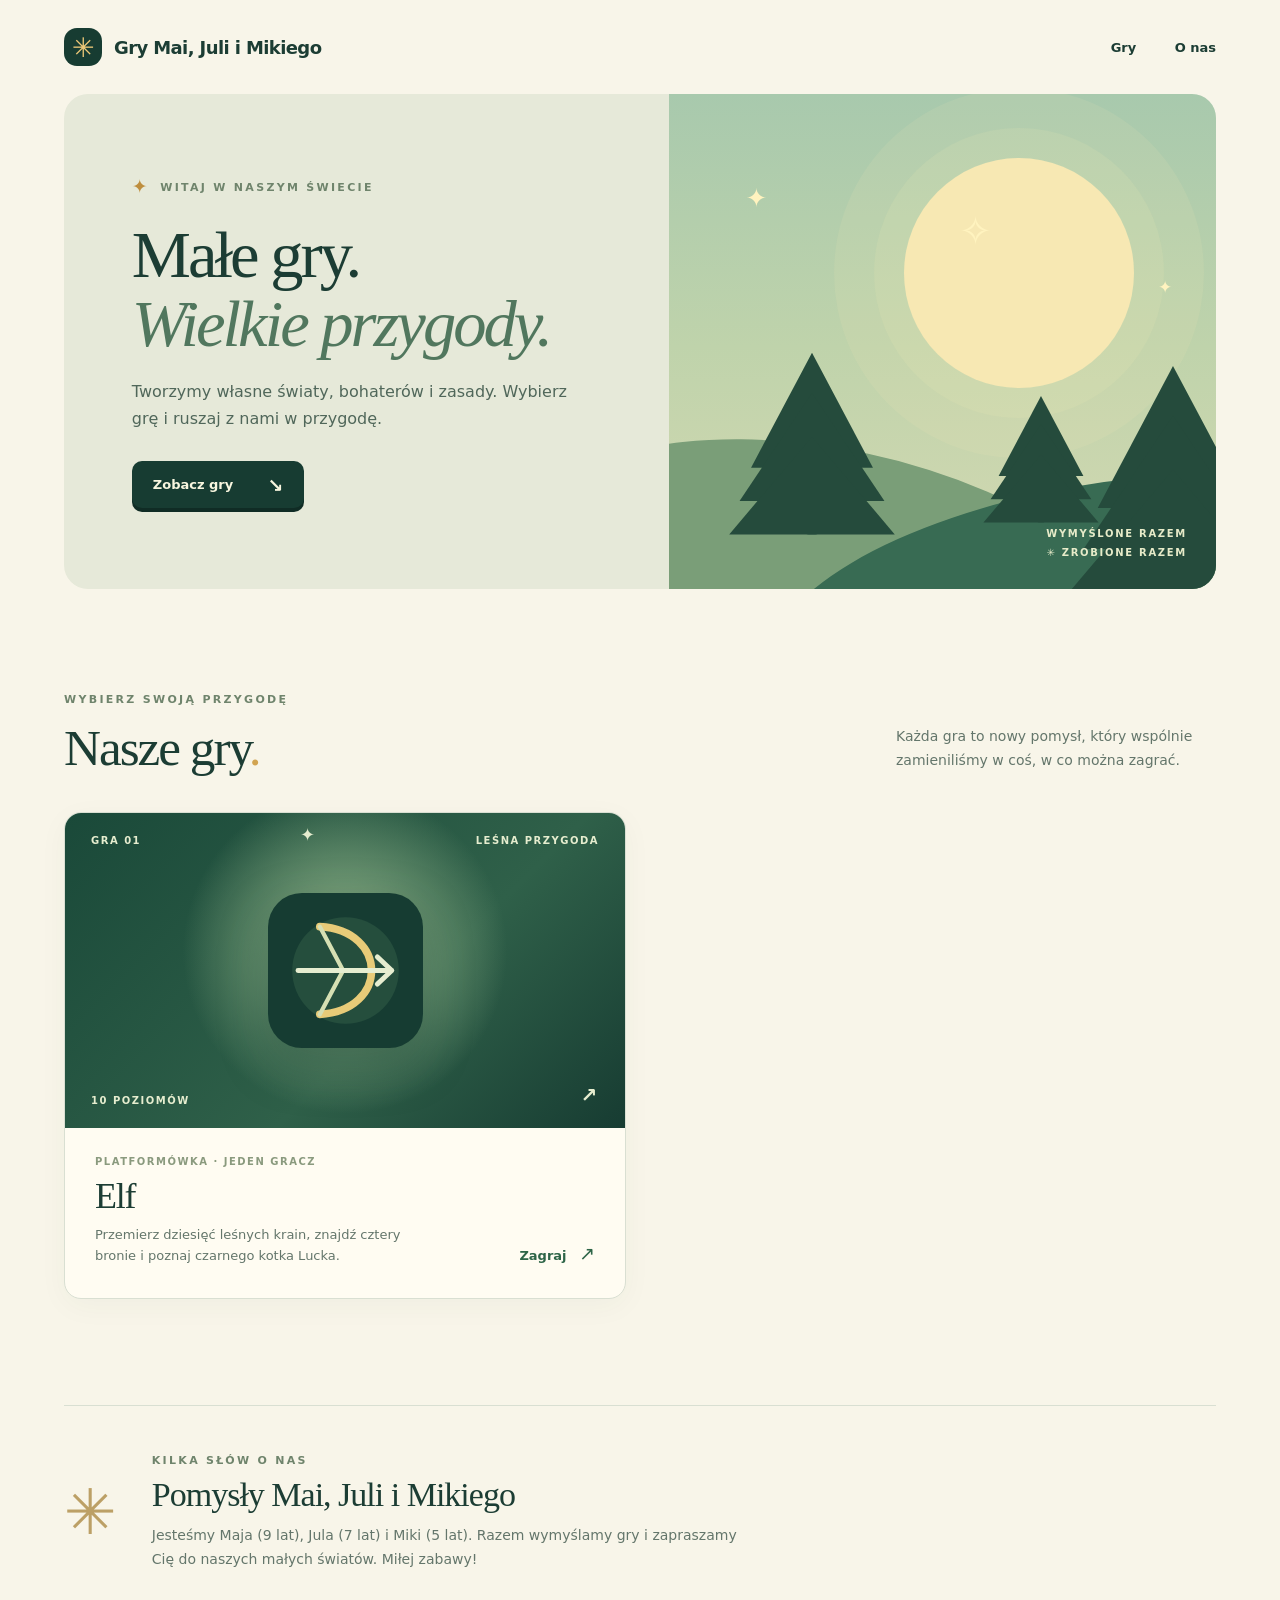
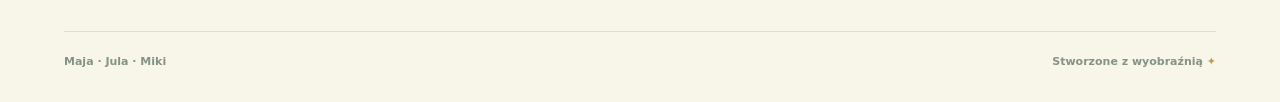
==== index.html @ fb207218 "chore(index): add index page" ====
<!doctype html>
<html lang="pl">
<head>
  <meta charset="utf-8">
  <meta name="viewport" content="width=device-width, initial-scale=1">
  <meta name="theme-color" content="#173c32">
  <meta name="description" content="Małe gry i wielkie przygody Mai, Juli i Mikiego. Zagraj w Elfa i odkrywaj kolejne gry.">
  <title>Gry Mai, Juli i Mikiego</title>
  <link rel="icon" href="elf/icon.svg" type="image/svg+xml">
  <link rel="stylesheet" href="site.css">
</head>
<body>
  <div class="page">
    <header class="site-header">
      <a class="brand" href="index.html" aria-label="Gry Mai, Juli i Mikiego — strona główna">
        <span class="brand-mark" aria-hidden="true">✳</span>
        <span>Gry Mai, Juli i Mikiego</span>
      </a>
      <nav aria-label="Nawigacja główna">
        <a href="#gry">Gry</a>
        <a href="#o-nas">O nas</a>
      </nav>
    </header>

    <main>
      <section class="hero" aria-labelledby="hero-title">
        <div class="hero-copy">
          <p class="eyebrow"><span class="eyebrow-star" aria-hidden="true">✦</span> Witaj w naszym świecie</p>
          <h1 id="hero-title">Małe gry.<br><em>Wielkie przygody.</em></h1>
          <p class="hero-description">Tworzymy własne światy, bohaterów i zasady. Wybierz grę i ruszaj z nami w przygodę.</p>
          <a class="hero-button" href="#gry">Zobacz gry <span aria-hidden="true">↘</span></a>
        </div>
        <div class="hero-art" aria-hidden="true">
          <div class="moon"></div>
          <div class="hill hill-back"></div>
          <div class="hill hill-front"></div>
          <div class="tree tree-one"><span></span><span></span><span></span></div>
          <div class="tree tree-two"><span></span><span></span><span></span></div>
          <div class="tree tree-three"><span></span><span></span><span></span></div>
          <span class="art-spark spark-one">✦</span>
          <span class="art-spark spark-two">✧</span>
          <span class="art-spark spark-three">✦</span>
          <span class="art-label">Wymyślone razem<br>✳ Zrobione razem</span>
        </div>
      </section>

      <section class="games-section" id="gry" aria-labelledby="games-title">
        <div class="section-heading">
          <div>
            <p class="section-kicker">Wybierz swoją przygodę</p>
            <h2 id="games-title">Nasze gry<span class="title-dot">.</span></h2>
          </div>
          <p>Każda gra to nowy pomysł, który wspólnie zamieniliśmy w coś, w co można zagrać.</p>
        </div>

        <div class="game-grid">
          <!-- Dodaj tutaj kolejną kartę gry z linkiem względnym, np. nowa-gra/index.html. -->
          <a class="game-card" href="elf/elf.html" aria-label="Zagraj w Elf">
            <div class="game-cover">
              <span class="cover-topline">GRA 01 <span aria-hidden="true">✦</span> LEŚNA PRZYGODA</span>
              <img src="elf/icon.svg" alt="" width="160" height="160">
              <span class="cover-bottomline">10 POZIOMÓW <span aria-hidden="true">↗</span></span>
            </div>
            <div class="game-details">
              <div>
                <p class="game-type">Platformówka · Jeden gracz</p>
                <h3>Elf</h3>
                <p>Przemierz dziesięć leśnych krain, znajdź cztery bronie i poznaj czarnego kotka Lucka.</p>
              </div>
              <span class="play-link">Zagraj <span aria-hidden="true">↗</span></span>
            </div>
          </a>
        </div>
      </section>

      <section class="about-section" id="o-nas" aria-labelledby="about-title">
        <span class="about-symbol" aria-hidden="true">✳</span>
        <div>
          <p class="section-kicker">Kilka słów o nas</p>
          <h2 id="about-title">Pomysły Mai, Juli i Mikiego</h2>
          <p>Jesteśmy Maja (9 lat), Jula (7 lat) i Miki (5 lat). Razem wymyślamy gry i zapraszamy Cię do naszych małych światów. Miłej zabawy!</p>
        </div>
      </section>
    </main>

    <footer class="site-footer">
      <span>Maja · Jula · Miki</span>
      <span>Stworzone z wyobraźnią <span aria-hidden="true">✦</span></span>
    </footer>
  </div>
</body>
</html>
---- site.css ----
:root{color-scheme:light;--ink:#1c3d34;--muted:#64766b;--cream:#f8f5e9;--line:#d9dfd2;--gold:#edc878;--forest:#173c32}
*{box-sizing:border-box}
html{scroll-behavior:smooth}
body{margin:0;background:var(--cream);color:var(--ink);font-family:ui-sans-serif,system-ui,-apple-system,"Segoe UI",sans-serif}
a{color:inherit;text-decoration:none}
a:focus-visible{outline:3px solid #cf963e;outline-offset:5px;border-radius:5px}
.page{max-width:1440px;margin:auto;padding:0 clamp(20px,5vw,72px)}
.site-header{height:94px;display:flex;align-items:center;justify-content:space-between;gap:24px}
.brand{display:inline-flex;align-items:center;gap:12px;font-size:18px;font-weight:800;letter-spacing:-.6px;white-space:nowrap}
.brand-mark{display:grid;place-items:center;width:38px;height:38px;border-radius:13px;background:var(--forest);color:var(--gold);font-size:27px;font-weight:400;line-height:1}
.site-header nav{display:flex;gap:clamp(18px,3vw,42px);font-size:13px;font-weight:700}
.site-header nav a{padding:8px 0;transition:color .2s}
.site-header nav a:hover{color:#9b7434}
.hero{display:grid;grid-template-columns:minmax(0,1.05fr) minmax(0,.95fr);min-height:495px;border-radius:24px;overflow:hidden;background:#e6e9d9}
.hero-copy{padding:clamp(44px,6vw,91px) clamp(32px,5.3vw,78px);display:flex;flex-direction:column;align-items:flex-start;justify-content:center;position:relative;z-index:1}
.eyebrow,.section-kicker{margin:0;text-transform:uppercase;letter-spacing:2.3px;font-size:11px;font-weight:800;color:#6f846c}
.eyebrow-star{color:#be8e3e;font-size:19px;vertical-align:-2px;margin-right:4px}
h1,h2,h3,p{margin-top:0}
h1,h2,h3{font-family:Georgia,"Times New Roman",serif}
h1{font-size:clamp(46px,5.2vw,78px);line-height:1.04;letter-spacing:-3px;font-weight:400;margin:23px 0 20px}
h1 em{color:#51775e;font-weight:400}
.hero-description{font-size:16px;line-height:1.7;color:#50675a;max-width:460px;margin-bottom:29px}
.hero-button{display:inline-flex;align-items:center;gap:34px;border-radius:10px;background:var(--forest);color:#f8f6df;padding:16px 21px;font-size:13px;font-weight:800;box-shadow:0 4px 0 #102c25;transition:transform .2s,background .2s}
.hero-button:hover{background:#285644;transform:translateY(-2px)}
.hero-button span{font-size:19px;line-height:0}
.hero-art{position:relative;min-height:390px;overflow:hidden;background:linear-gradient(#a8c9ad 0%,#bfd3ab 51%,#d5d9b2 100%)}
.moon{position:absolute;z-index:0;width:230px;height:230px;border-radius:50%;background:#f7e8b3;right:15%;top:13%;box-shadow:0 0 0 30px #f7e8b31e,0 0 0 70px #f7e8b319}
.hill{position:absolute;width:120%;height:50%;bottom:-25%;left:-10%;border-radius:50% 50% 0 0}
.hill-back{height:65%;bottom:-37%;left:-30%;background:#7a9e78;transform:rotate(12deg)}
.hill-front{background:#386b53;bottom:-29%;left:18%;transform:rotate(-10deg)}
.tree{position:absolute;bottom:12%;width:12px;height:125px;background:#295240;z-index:2;border-radius:3px}
.tree span{position:absolute;left:50%;transform:translateX(-50%);width:0;height:0;border-left:53px solid transparent;border-right:53px solid transparent;border-bottom:100px solid #254b3c}
.tree span:nth-child(1){bottom:58px}
.tree span:nth-child(2){bottom:29px;border-left-width:63px;border-right-width:63px;border-bottom-width:94px}
.tree span:nth-child(3){bottom:0;border-left-width:72px;border-right-width:72px;border-bottom-width:85px}
.tree-one{left:25%;bottom:13%;transform:scale(1.15)}
.tree-two{left:67%;bottom:11%;transform:scale(.8)}
.tree-three{left:91%;bottom:5%;transform:scale(1.42)}
.art-spark{position:absolute;z-index:3;color:#fff3bf;font-size:26px}
.spark-one{left:14%;top:18%}.spark-two{left:53%;top:23%;font-size:40px}.spark-three{right:8%;top:37%;font-size:17px}
.art-label{position:absolute;z-index:4;bottom:27px;right:29px;color:#e7ebc9;text-align:right;text-transform:uppercase;font-size:10px;letter-spacing:1.7px;line-height:1.9;font-weight:800}
.games-section{padding:104px 0 106px;scroll-margin-top:25px}
.section-heading{display:flex;justify-content:space-between;align-items:end;gap:35px;margin-bottom:35px}
.section-heading h2{font-size:clamp(38px,4vw,58px);font-weight:400;letter-spacing:-2px;margin:12px 0 0}
.title-dot{color:#d2a451}
.section-heading>p{font-size:14px;line-height:1.7;color:var(--muted);max-width:320px;margin:0 0 4px}
.game-grid{display:grid;grid-template-columns:repeat(2,minmax(0,1fr));gap:28px}
.game-card{display:block;border:1px solid var(--line);border-radius:17px;overflow:hidden;background:#fffcf2;box-shadow:0 7px 30px #2446310a;transition:transform .22s,box-shadow .22s}
.game-card:hover{transform:translateY(-5px);box-shadow:0 18px 36px #2446311b}
.game-cover{min-height:315px;display:flex;flex-direction:column;align-items:center;justify-content:space-between;padding:22px 26px;background:radial-gradient(circle at 50% 44%,#729a75 0 18%,transparent 49%),linear-gradient(135deg,#1a4939,#2f6049 60%,#173c32);color:#e6edcf}
.game-cover img{width:155px;height:155px;filter:drop-shadow(0 17px 24px #0c302958);transition:transform .25s}
.game-card:hover .game-cover img{transform:rotate(-5deg) scale(1.06)}
.cover-topline,.cover-bottomline{width:100%;display:flex;justify-content:space-between;text-transform:uppercase;font-size:10px;letter-spacing:1.5px;font-weight:800}
.cover-topline span{font-size:18px;line-height:0}.cover-bottomline span{font-size:20px;line-height:0}
.game-details{display:flex;align-items:end;justify-content:space-between;gap:24px;padding:28px 30px 31px}
.game-type{font-size:10px;font-weight:800;text-transform:uppercase;letter-spacing:1.5px;color:#8a9a7e;margin-bottom:8px}
.game-details h3{font-size:36px;font-weight:400;letter-spacing:-1.2px;margin:0 0 7px}
.game-details p:not(.game-type){font-size:13px;line-height:1.65;color:var(--muted);max-width:350px;margin-bottom:0}
.play-link{flex:none;color:#2e6548;font-size:13px;font-weight:800;white-space:nowrap;padding-bottom:3px}
.play-link span{margin-left:8px;font-size:19px;font-weight:400}
.about-section{display:flex;gap:35px;align-items:center;border-top:1px solid var(--line);padding:48px 0 60px;scroll-margin-top:30px}
.about-symbol{font-size:63px;color:#bca066;line-height:1}
.about-section h2{font-size:34px;font-weight:400;letter-spacing:-1px;margin:9px 0 10px}
.about-section p:last-child{font-size:14px;line-height:1.7;color:var(--muted);max-width:590px;margin:0}
.site-footer{display:flex;justify-content:space-between;gap:20px;padding:23px 0 34px;border-top:1px solid var(--line);font-size:11px;font-weight:700;color:#849385}
.site-footer span span{color:#bd9b55}
@media(max-width:900px){.hero{grid-template-columns:1fr}.hero-copy{padding:55px 45px}.hero-art{min-height:310px}.game-grid{grid-template-columns:1fr}.game-card{max-width:650px}}
@media(max-width:580px){.page{padding:0 18px}.site-header{height:auto;min-height:76px;flex-wrap:wrap;padding:14px 0;row-gap:5px}.brand{font-size:15px}.brand-mark{width:32px;height:32px;font-size:23px}.site-header nav{gap:16px;font-size:12px;margin-left:auto}.hero{border-radius:18px}.hero-copy{padding:40px 27px 43px}.hero-description{font-size:14px}h1{letter-spacing:-2px;margin:16px 0}.hero-art{min-height:235px}.moon{width:150px;height:150px}.tree-one{left:22%;transform:scale(.8)}.tree-two{left:67%;transform:scale(.58)}.tree-three{left:92%;transform:scale(.95)}.art-label{font-size:8px;bottom:15px;right:17px}.games-section{padding:70px 0}.section-heading{display:block}.section-heading>p{margin-top:14px}.game-cover{min-height:260px}.game-details{padding:22px;align-items:start}.game-details h3{font-size:31px}.play-link{font-size:12px}.about-section{gap:18px;padding:36px 0}.about-symbol{font-size:40px}.about-section h2{font-size:29px}.site-footer{font-size:10px;flex-wrap:wrap}}
@media(prefers-reduced-motion:reduce){html{scroll-behavior:auto}.hero-button,.game-card,.game-cover img{transition:none}}
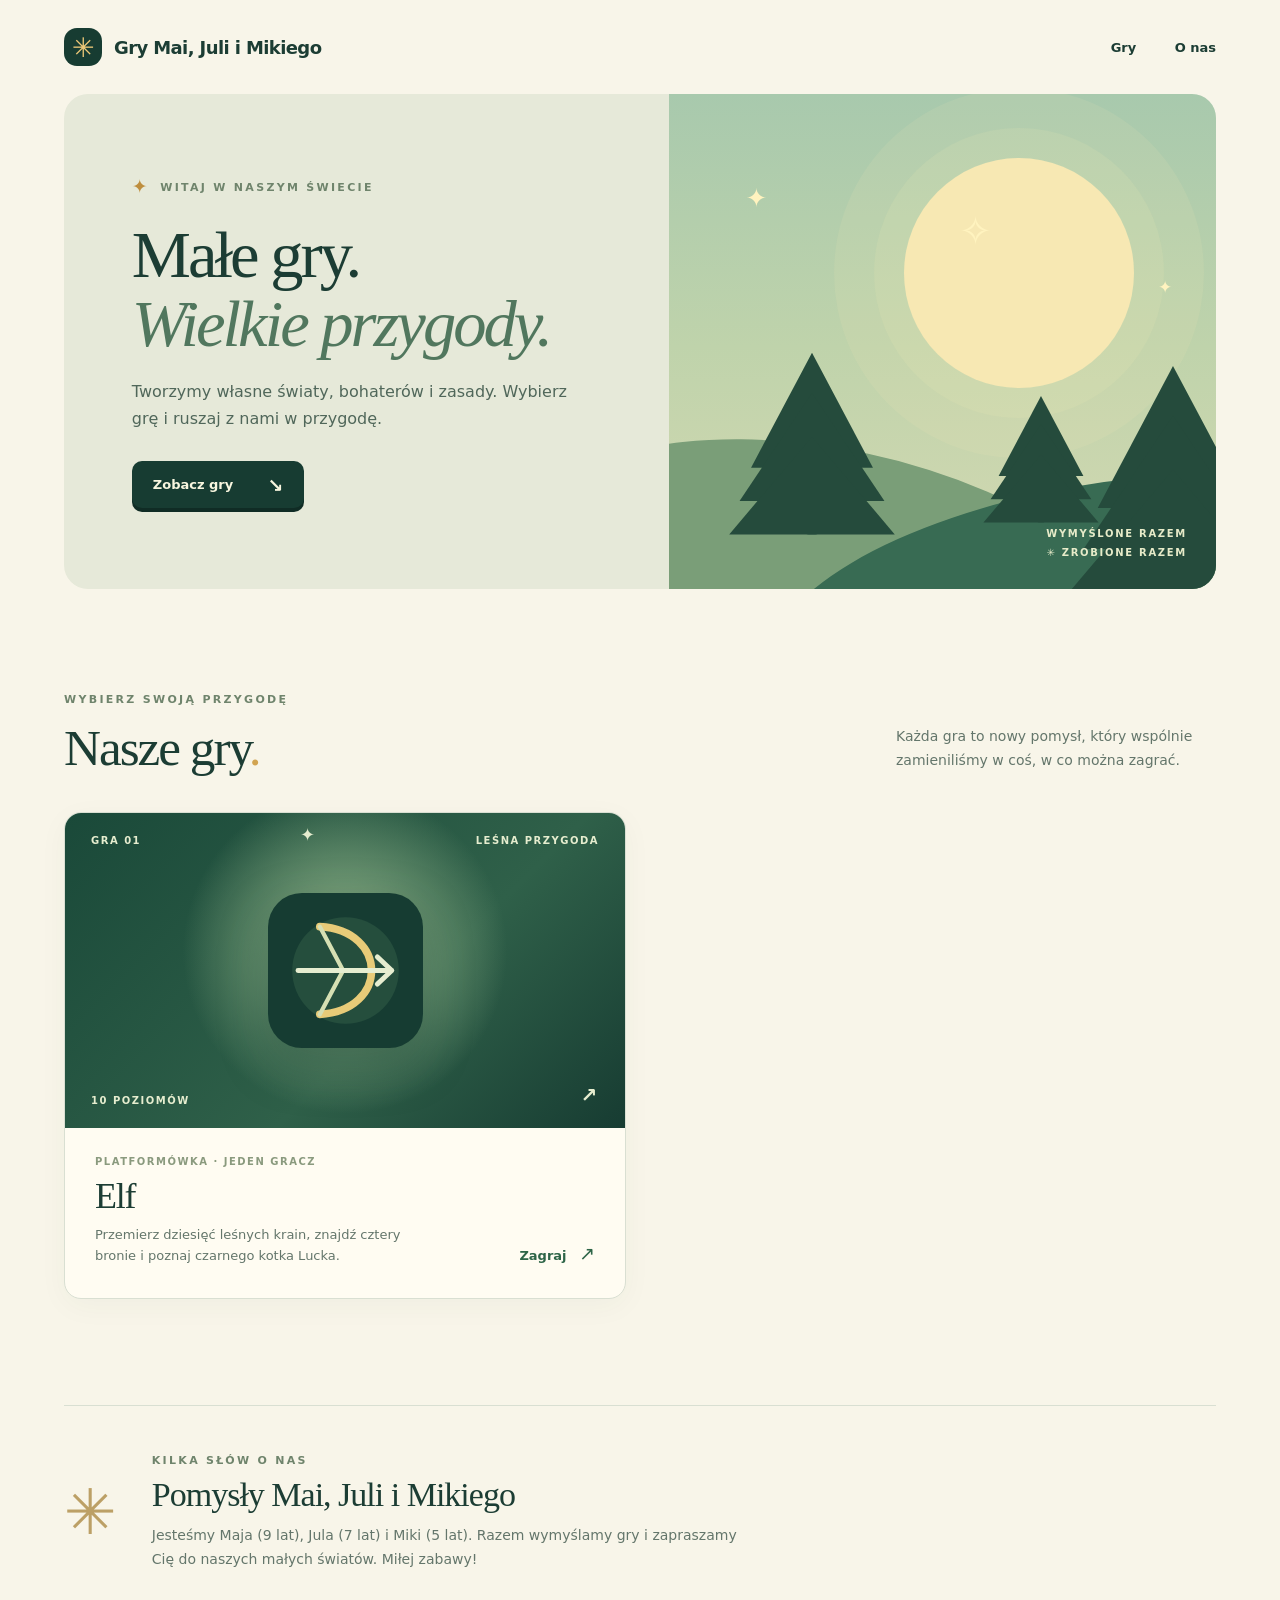
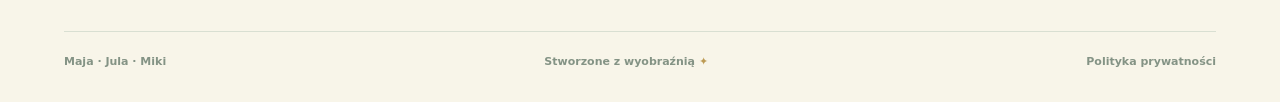
==== commit 21884d0c: "docs(privacy): add general enderdev privacy policy" ====
--- a/index.html
+++ b/index.html
@@ -86,6 +86,7 @@
     <footer class="site-footer">
       <span>Maja · Jula · Miki</span>
       <span>Stworzone z wyobraźnią <span aria-hidden="true">✦</span></span>
+      <a href="privacy-policy.html">Polityka prywatności</a>
     </footer>
   </div>
 </body>
--- a/site.css
+++ b/site.css
@@ -67,3 +67,21 @@
 @media(max-width:900px){.hero{grid-template-columns:1fr}.hero-copy{padding:55px 45px}.hero-art{min-height:310px}.game-grid{grid-template-columns:1fr}.game-card{max-width:650px}}
 @media(max-width:580px){.page{padding:0 18px}.site-header{height:auto;min-height:76px;flex-wrap:wrap;padding:14px 0;row-gap:5px}.brand{font-size:15px}.brand-mark{width:32px;height:32px;font-size:23px}.site-header nav{gap:16px;font-size:12px;margin-left:auto}.hero{border-radius:18px}.hero-copy{padding:40px 27px 43px}.hero-description{font-size:14px}h1{letter-spacing:-2px;margin:16px 0}.hero-art{min-height:235px}.moon{width:150px;height:150px}.tree-one{left:22%;transform:scale(.8)}.tree-two{left:67%;transform:scale(.58)}.tree-three{left:92%;transform:scale(.95)}.art-label{font-size:8px;bottom:15px;right:17px}.games-section{padding:70px 0}.section-heading{display:block}.section-heading>p{margin-top:14px}.game-cover{min-height:260px}.game-details{padding:22px;align-items:start}.game-details h3{font-size:31px}.play-link{font-size:12px}.about-section{gap:18px;padding:36px 0}.about-symbol{font-size:40px}.about-section h2{font-size:29px}.site-footer{font-size:10px;flex-wrap:wrap}}
 @media(prefers-reduced-motion:reduce){html{scroll-behavior:auto}.hero-button,.game-card,.game-cover img{transition:none}}
+.privacy-main{padding:58px 0 96px}
+.privacy-heading{max-width:820px;margin-bottom:55px}
+.privacy-heading h1{font-size:clamp(42px,5vw,66px);letter-spacing:-2.5px;margin:16px 0 18px}
+.privacy-heading>p:not(.section-kicker){font-size:16px;line-height:1.7;color:var(--muted);margin-bottom:13px}
+.privacy-heading .privacy-date{font-size:12px!important;font-weight:700;letter-spacing:.3px}
+.privacy-layout{display:grid;grid-template-columns:minmax(240px,310px) minmax(0,1fr);gap:clamp(38px,6vw,88px);align-items:start}
+.privacy-summary{padding:30px;border-radius:18px;background:#e6e9d9;border:1px solid var(--line)}
+.privacy-summary-icon{display:block;color:#b99551;font-size:44px;line-height:1;margin-bottom:19px}
+.privacy-summary h2{font-size:27px;font-weight:400;margin-bottom:12px}
+.privacy-summary p,.privacy-content p{font-size:14px;line-height:1.85;color:#50675a}
+.privacy-summary a{display:inline-block;margin-top:8px;font-size:13px;font-weight:800;color:#2e6548}
+.privacy-content section{border-top:1px solid var(--line);padding:28px 0 24px}
+.privacy-content section:first-child{padding-top:0;border-top:0}
+.privacy-content h2{font-size:27px;font-weight:400;letter-spacing:-.5px;margin-bottom:13px}
+.privacy-content p{margin-bottom:13px}
+.privacy-content a{text-decoration:underline;text-underline-offset:3px;color:#2e6548}
+.privacy-content code{font-size:.95em;background:#e7eadf;padding:2px 5px;border-radius:4px}
+@media(max-width:760px){.privacy-layout{grid-template-columns:1fr}.privacy-main{padding:35px 0 65px}.privacy-heading{margin-bottom:35px}.privacy-summary{max-width:520px}.privacy-content h2{font-size:24px}}
